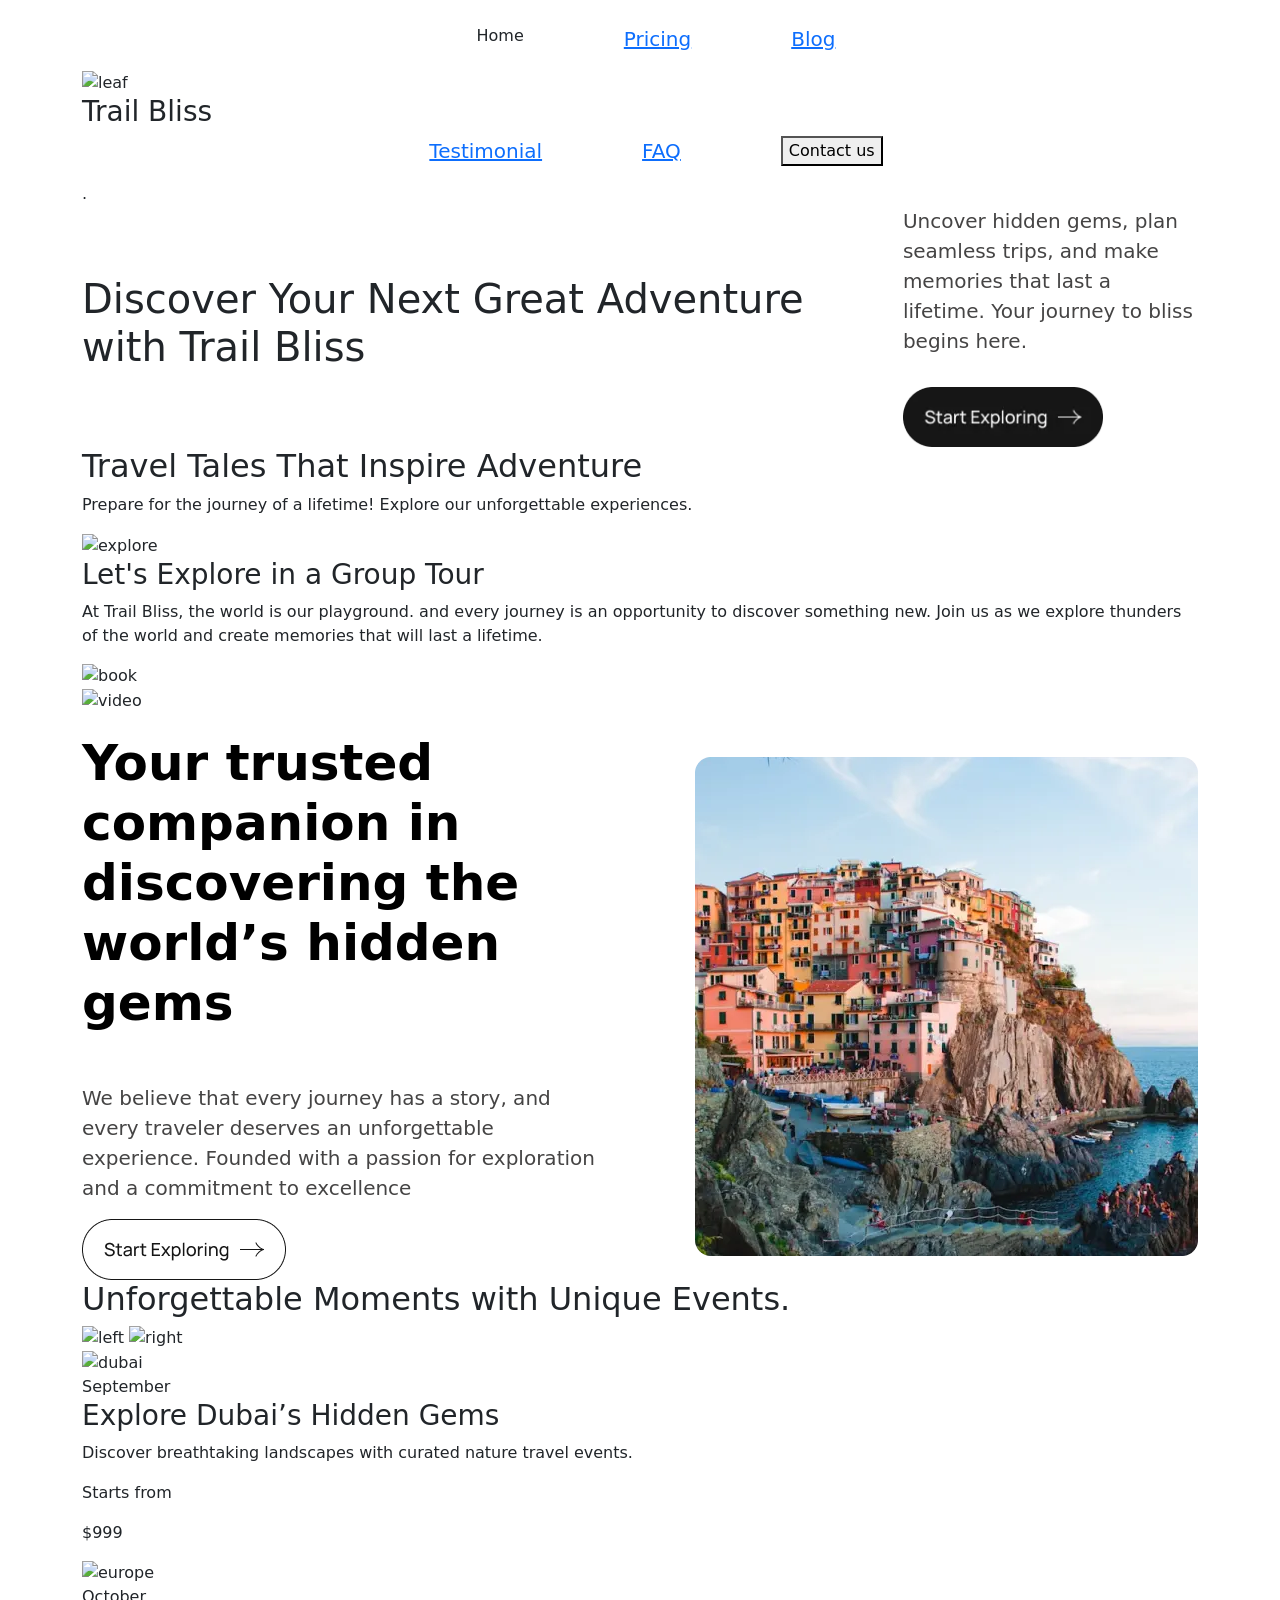
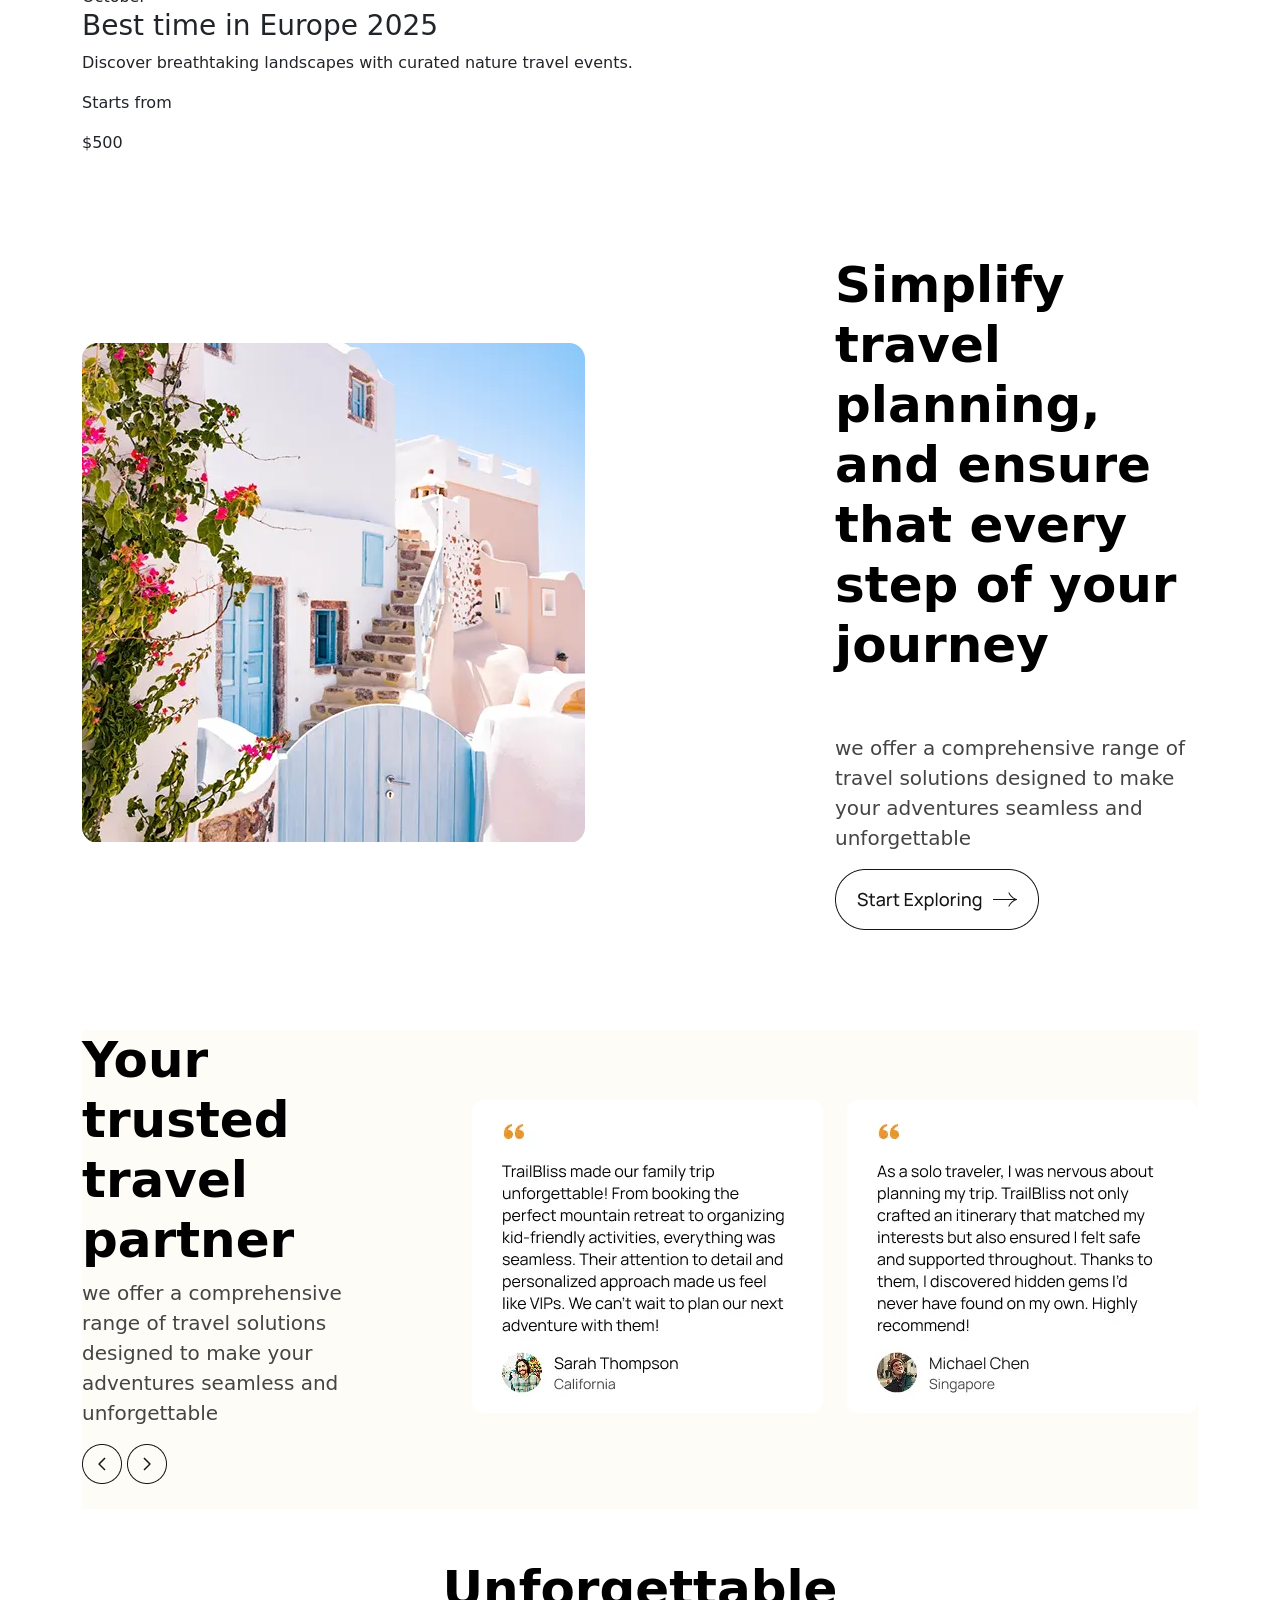
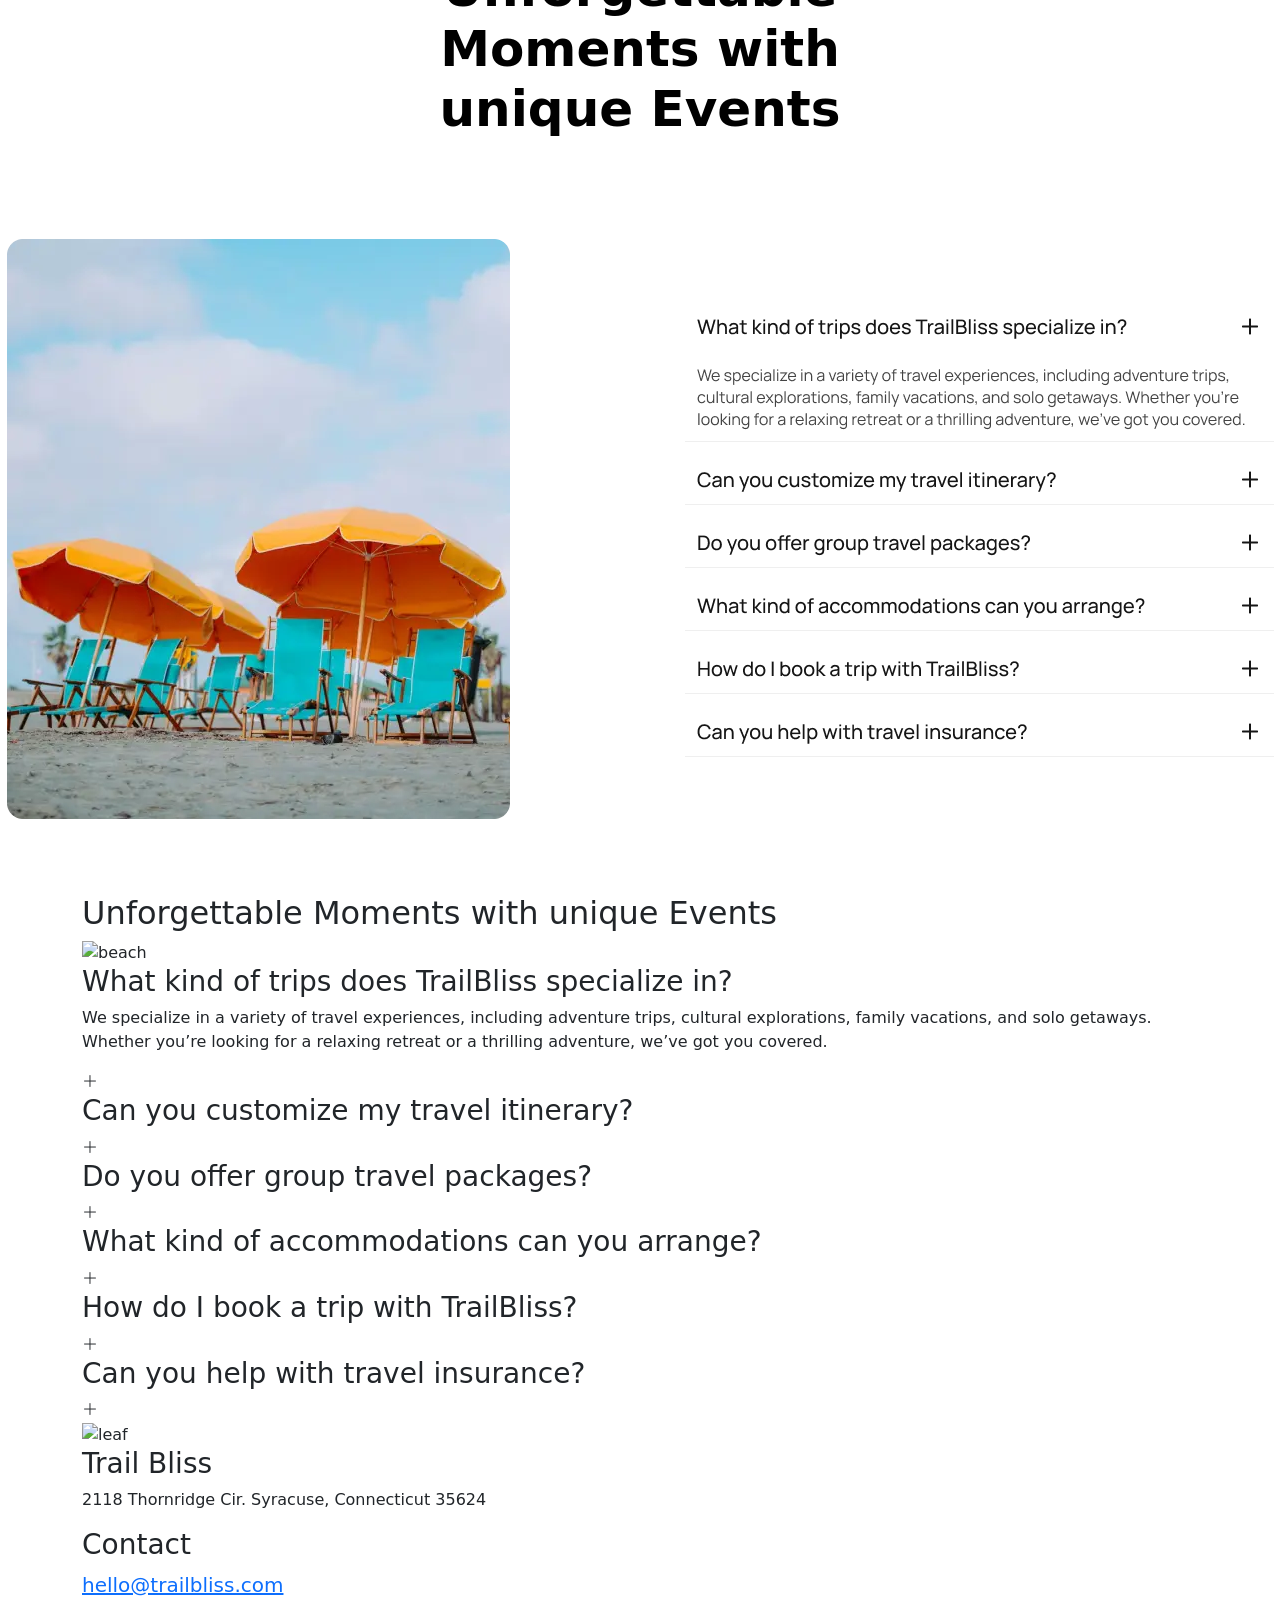
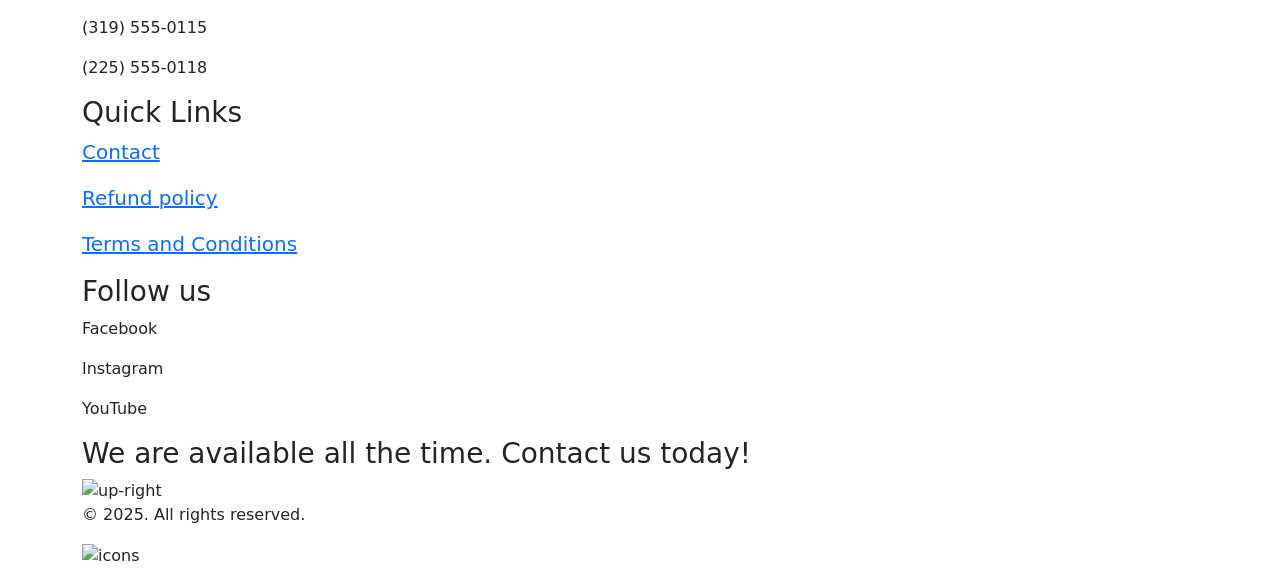
==== something.html @ b969ddd8 "kokos" ====
<!DOCTYPE html>
<html lang="en">

<head>
    <meta charset="UTF-8">
    <meta name="viewport" content="width=device-width, initial-scale=1.0">
    <title>Document</title>

    <link rel="stylesheet" href="style.css">
    <link href="https://fonts.googleapis.com/css2?family=Manrope:wght@200..800&display=swap" rel="stylesheet">

    <link rel="stylesheet" href="https://cdn.jsdelivr.net/npm/bootstrap-icons@1.8.1/font/bootstrap-icons.css">
    <link href="https://cdn.jsdelivr.net/npm/bootstrap@5.1.3/dist/css/bootstrap.min.css" rel="stylesheet">
    <script src="https://cdn.jsdelivr.net/npm/bootstrap@5.1.3/dist/js/bootstrap.bundle.min.js"></script>


</head>

<body>
    <div class="container">
        <header class="navigation">
            <label for="menu-toggle" class="menu-btn">
                <span class="burger"></span>
            </label>

            <nav>
                <ul class="ul”>
                     <li><a href=" #">Home</a></li>
                    <li><a href="#">Pricing</a></li>
                    <li><a href="#">Blog</a></li>
                </ul>
            </nav>
            <div class="Logo">

                <img src="./images/Leaf.webp" alt="leaf">
                <h3>Trail Bliss</h3>
            </div>
            <nav>
                <ul class="nav-menu">
                    <li><a href="#">Testimonial</a></li>
                    <li><a href="#">FAQ</a></li>
                    <li><button>Contact us</button></li>
                </ul>
            </nav>

        </header>.

        <section class="hero">
            <h1>Discover Your Next Great Adventure with Trail Bliss</h1>

            <div class="div_hero">
                <p class="hero_p">Uncover hidden gems, plan seamless trips, and make memories that last a lifetime. Your
                    journey to bliss begins here.</p>
                <img src="./Images/Button.webp" class="img_1" width="200px" height="60px">
            </div>

        </section>

        <main>
            <section class="features">
                <div class="features-text">
                    <div>
                        <h2>Travel Tales That Inspire Adventure</h2>
                    </div>
                    <div>
                        <p>Prepare for the journey of a lifetime! Explore our unforgettable experiences.</p>
                    </div>
                </div>
                <div class="features-right">
                    <img src="./images/explore.webp" alt="explore">

                    <article class="features-article">
                        <h3>Let's Explore in a Group Tour</h3>
                        <p>At Trail Bliss, the world is our playground. and every journey is an opportunity to discover
                            something new. Join us as we explore thunders of the world and create memories that will
                            last a lifetime.</p>
                    </article>

                    <img src="./images/book.webp" alt="book">
                    <div class="video">
                        <img src="./images/video.webp" alt="video">
                    </div>

                </div>
            </section>

            <div class="div_main_2">

                <div class="main_second">
                    <h2 class="main_h2_2">Your trusted companion in discovering the world’s hidden gems</h2>
                    <p class="main_p_2">We believe that every journey has a story, and every traveler deserves an
                        unforgettable experience. Founded with a passion for exploration and a commitment to excellence
                    </p>
                    <img src="./Images/Button (2).webp" width="204px" height="61px">
                </div>

                <img class="ocean" src="./Images/Ocean.webp" width="503px" height="500px">

            </div>
            <section class="offers">

                <div class="offers-text">
                    <div>
                        <h2>Unforgettable Moments with Unique Events.</h2>
                    </div>
                    <div class="offers-arrows">
                        <img src="./images/Left.webp" alt="left">
                        <img src="./images/Right.webp" alt="right">
                    </div>
                </div>
                <div class="articles">
                    <article>
                        <img src="./images/dubai.webp" alt="dubai">
                        <div class="span">
                            <span>September</span>

                            <h3>Explore Dubai’s Hidden Gems</h3>
                            <p>Discover breathtaking landscapes with curated nature travel events.</p>
                            <div>
                                <p>Starts from</p>
                                <p>$999</p>
                            </div>
                        </div>

                    </article>

                    <article>
                        <img src="./images/europe.webp" alt="europe">
                        <div class="span">
                            <span>October</span>

                            <h3>Best time in Europe 2025</h3>
                            <p>Discover breathtaking landscapes with curated nature travel events.</p>
                            <div>
                                <p>Starts from</p>
                                <p>$500</p>
                            </div>
                        </div>
                    </article>

                </div>

            </section>

            <div class="main_4">
                <img src="./Images/Houses.webp">
                <div class="mini_main_4">
                    <h2 class="main_h2_2">Simplify travel planning, and ensure that every step of your journey</h2>
                    <p class="main_p_2">we offer a comprehensive range of travel solutions designed to make your
                        adventures
                        seamless and unforgettable</p>
                    <img src="./Images/Button (2).webp" width="204px" height="61px">
                </div>
            </div>
            <div class="main_5">
                <div class="mini_main_5">
                    <h2 class="main_h2_3">Your trusted travel partner</h2>
                    <p class="main_p_3">we offer a comprehensive range of travel solutions designed to make your
                        adventures
                        seamless and unforgettable</p>
                    <div class="main_third_mini">
                        <img src="./Images/Left.webp">
                        <img src="./Images/Right.webp">
                    </div>
                </div>
                <img src="./Images/Text_2.webp">
            </div>
            <div class="h2">
                <h2 class="main_last_h2">Unforgettable Moments with unique Events</h2>
            </div>
            <div class="main_last">
                <div class="mini_last_main">
                    <img src="./Images/Umbrella.webp">
                    <img src="./Images/Text_3.webp">
                </div>

                <section class="mission2">
                    <h2>Unforgettable Moments with unique Events</h2>
                    <div class="main-container">
                        <img src="./images/beach.webp" alt="beach">
                        <div class="items">
                            <h3>What kind of trips does TrailBliss specialize in?</h3>
                            <p>We specialize in a variety of travel experiences, including adventure trips, cultural
                                explorations, family vacations, and solo getaways. Whether you’re looking for a relaxing
                                retreat or a thrilling adventure, we’ve got you covered.</p>
                            <i class="bi bi-plus-lg"></i>

                            <h3>Can you customize my travel itinerary?</h3>
                            <i class="bi bi-plus-lg"></i>

                            <h3>Do you offer group travel packages?</h3>
                            <i class="bi bi-plus-lg"></i>

                            <h3>What kind of accommodations can you arrange?</h3>
                            <i class="bi bi-plus-lg"></i>

                            <h3>How do I book a trip with TrailBliss?</h3>
                            <i class="bi bi-plus-lg"></i>

                            <h3>Can you help with travel insurance?</h3>
                            <i class="bi bi-plus-lg"></i>
                        </div>
                    </div>

                </section>



        </main>
        <footer>
            <div class="footer-top">

                <div class="footer-left">
                    <img src="./images/Leaf.webp" alt="leaf">
                    <h3>Trail Bliss</h3>
                    <p>2118 Thornridge Cir. Syracuse, Connecticut 35624</p>
                </div>

                <div>
                    <h3>Contact</h3>
                    <p><a href="mailto:hello@trailbliss.com">hello@trailbliss.com</a></p>
                    <p>(319) 555-0115</p>
                    <p>(225) 555-0118</p>
                </div>

                <div>
                    <h3>Quick Links</h3>

                    <p><a href="#">Contact</a></p>
                    <p><a href="#">Refund policy</a></p>
                    <p><a href="#">Terms and Conditions</a></p>

                </div>

                <div>
                    <h3>Follow us</h3>
                    <p>Facebook</p>
                    <p>Instagram</p>
                    <p>YouTube</p>
                </div>

                <div class="footer-right">
                    <h3>We are available all the time. Contact us today!</h3>
                    <img src="./images/up-right.webp" alt="up-right">
                </div>
            </div>
            <div class="footer-bottom">
                <p>© 2025. All rights reserved.</p>

                <div class="icons">

                    <img src="./images/Social icons.webp" alt="icons">
                </div>
            </div>

        </footer>
    </div>
</body>

</html>
---- style.css ----
a {
    text-decoration: none;
    font-size: 20px;
    color: black;
}

body {
    font-family: "Manrope", sans-serif;
    margin: 0px;
}

li {
    list-style: none;
}

ul,
nav {
    list-style: none;
    display: flex;
    justify-content: center;
    gap: 100px;
}

h1 {
    font-weight: 700;
    font-style: bold;
    font-size: 75px;
    max-width: 800px;
    height: auto;
    color: black;
}

.div_hero {
    display: flex;
    justify-content: center;
    flex-direction: column;
    gap: 15px;
}


.hero {
    display: flex;
    justify-content: center;
    align-items: center;
    gap: 70px;
}

.hero_p {
    font-weight: 500;
    font-size: 20px;
    color: #454444;
    max-width: 400px;
    height: 150px;
}

.Boat {
    display: flex;
    justify-content: center;
    align-items: center;
    margin-left: 350px;
    border-radius: 20px;
}

.main_first {
    display: flex;
    justify-content: center;
    gap: 100px;
}

.main_cards {
    display: flex;
    justify-content: center;
    gap: 35px;
    margin: 50px;
}

.main_h2_1 {
    font-weight: 700;
    font-style: bold;
    font-size: 50px;
    max-width: 600px;
    height: auto;
    color: black;
}

.main_p_1 {
    font-weight: 500;
    font-size: 20px;
    color: #454444;
    max-width: 500px;
    height: auto;
    margin-top: 50px;
}

.div_main_1 {
    margin-top: 50px;
    background-color: #FEFCF7;
}

.main_h2_2 {
    font-weight: 700;
    font-style: bold;
    font-size: 50px;
    max-width: 600px;
    height: auto;
    color: black;
}

.main_p_2 {
    font-weight: 500;
    font-size: 20px;
    color: #454444;
    max-width: 608px;
    height: auto;
    margin-top: 50px;
}

.div_main_2 {
    display: flex;
    justify-content: center;
    align-items: center;
    gap: 100px;
    margin-top: 20px;
}

.main_third {
    display: flex;
    justify-content: space-around;
    align-items: center;
    margin-top: 100px;
}

.big_cards {
    display: flex;
    justify-content: center;
    align-items: center;
    gap: 75px;
    background-color: #FEFCF7;
    padding: 25px;
}

.September {
    background-color: #FBF1D6;
    max-width: 110px;
    text-align: center;
    border: none;
    border-radius: 20px;
    font-size: 20px;
}

.main_4 {
    display: flex;
    justify-content: center;
    align-items: center;
    gap: 250px;
    margin-top: 100px;

}

.mini_main_4 {
    display: flex;
    flex-direction: column;
    gap: 0px;
}

.main_5 {
    display: flex;
    justify-content: center;
    align-items: center;
    gap: 100px;
    margin-top: 100px;
    background-color: #FEFCF7;
    padding-bottom: 25px;
}

.mini_main_5 {
    display: flex;
    flex-direction: column;
}

.main_h2_3 {
    font-weight: 700;
    font-style: bold;
    font-size: 50px;
    max-width: 400px;
    height: auto;
    color: black;
}

.main_p_3 {
    font-weight: 500;
    font-size: 20px;
    color: #454444;
    max-width: 400px;
    height: auto;

}

.main_last {
    display: flex;
    justify-content: center;
    flex-direction: column;
    gap: 75px;
    margin-top: 100px;
}

.mini_last_main {
    display: flex;
    justify-content: center;
    align-items: center;
    gap: 175px;
}

.main_last_h2{
    font-weight: 700;
    font-style: bold;
    font-size: 50px;
    max-width: 600px;
    height: auto;
    color: black;
    margin: 0 auto;
    text-align: center;
    margin-top: 50px;
}

.footer_p {
    font-weight: 500;
    font-size: 18px;
    margin: 0 0 15px 0;
}

.a {
    text-decoration: none;
    font-size: 14px;
    color: rgb(0, 0, 0);
    font-weight: 400;
    margin: 0;
    padding: 0;
    line-height: 1.4;
}

.footer_nav {
    display: flex;
    flex-direction: row;
    align-items: flex-start;
    gap: 60px;
}

.nav {
    display: flex;
    flex-direction: column;
    align-items: flex-start;
    width: 140px;
    margin: 0;
    padding: 0;
}

.footer_p {
    font-weight: 500;
    font-size: 18px;
    margin: 0 0 15px 0;
    padding: 0;
    text-align: left;
}

.ul_footer {
    display: flex;
    flex-direction: column;
    align-items: flex-start;
    gap: 10px;
    list-style: none;
    margin: 0;
    padding: 0;
}

.ul_footer li {
    margin: 0;
    padding: 0;
    text-align: left;
}

.a {
    text-decoration: none;
    font-size: 14px;
    color: rgb(0, 0, 0);
    font-weight: 400;
    margin: 0;
    padding: 0;
}

.footer {
    display: flex;
    flex-direction: row;
    justify-content: center;
    align-items: flex-start;
    gap: 60px;
    width: 100%;
    margin-top: 100px;
    margin-bottom: 75px;
}
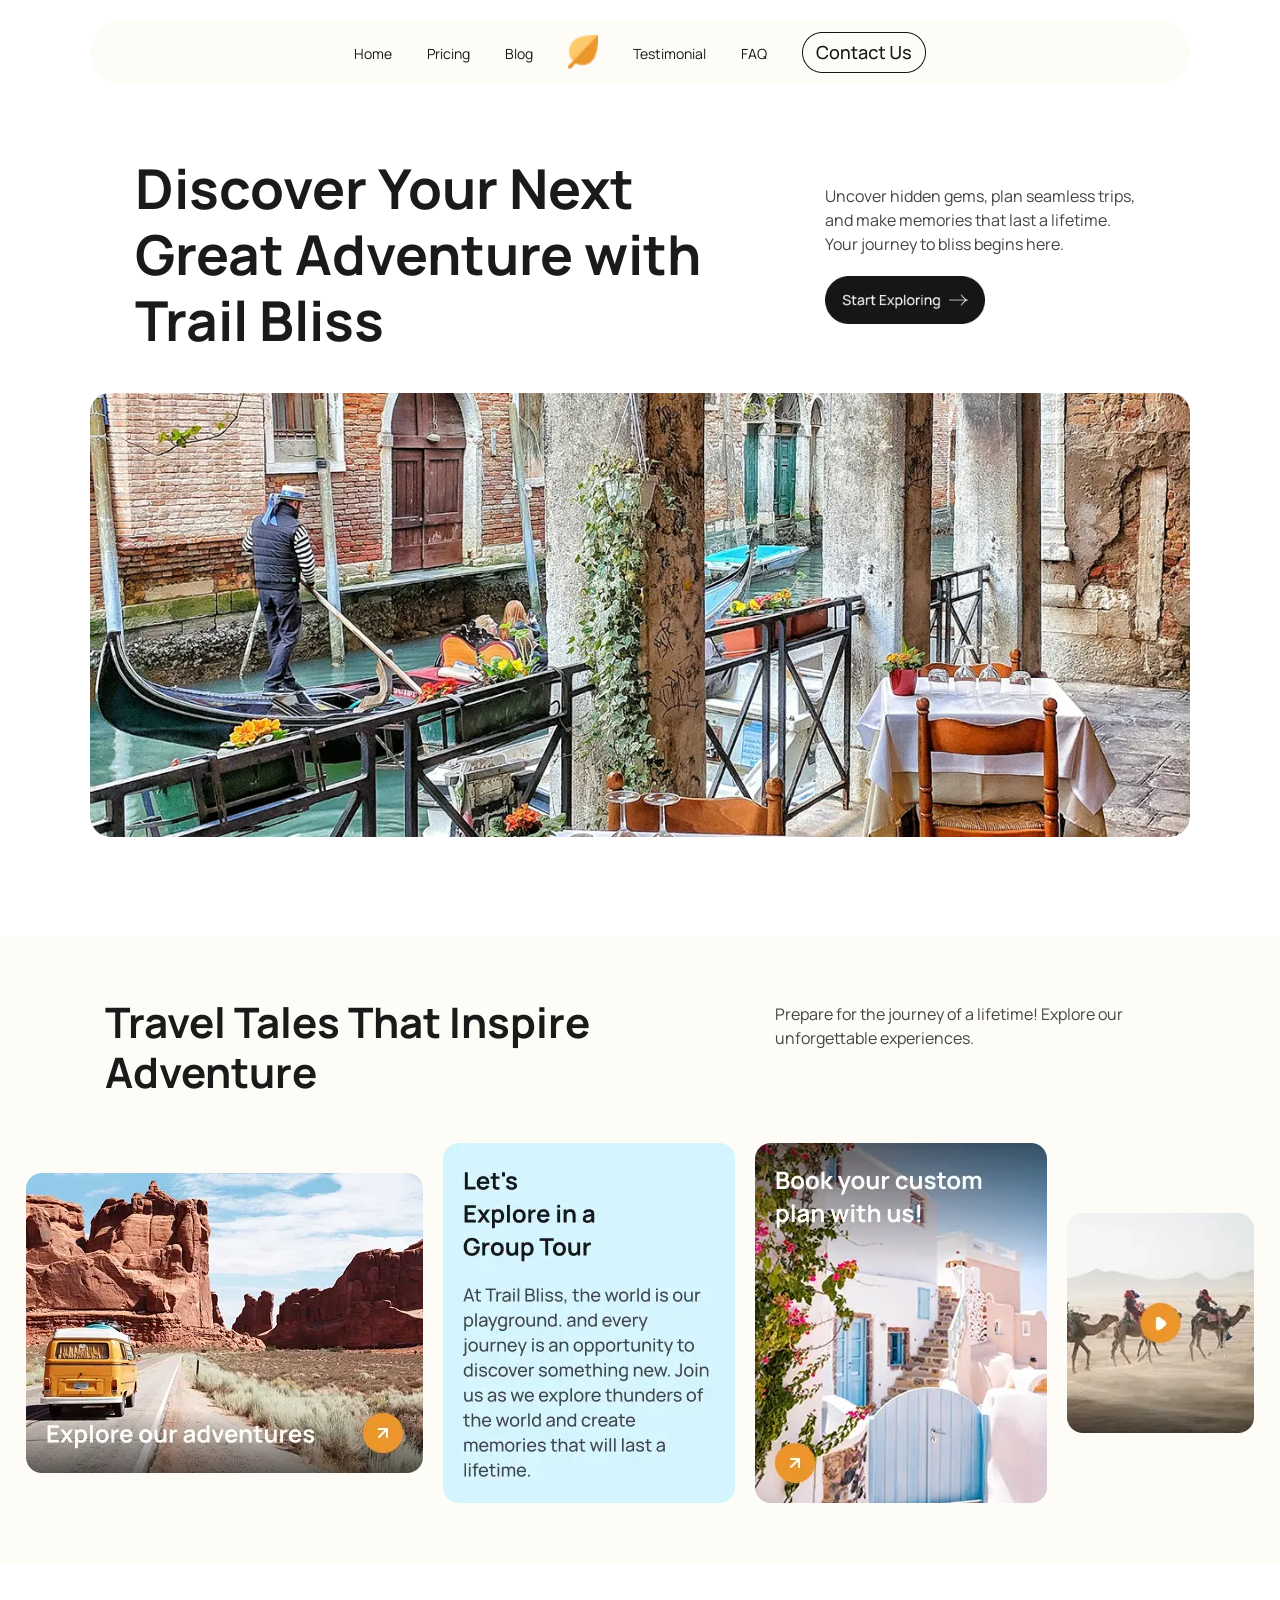
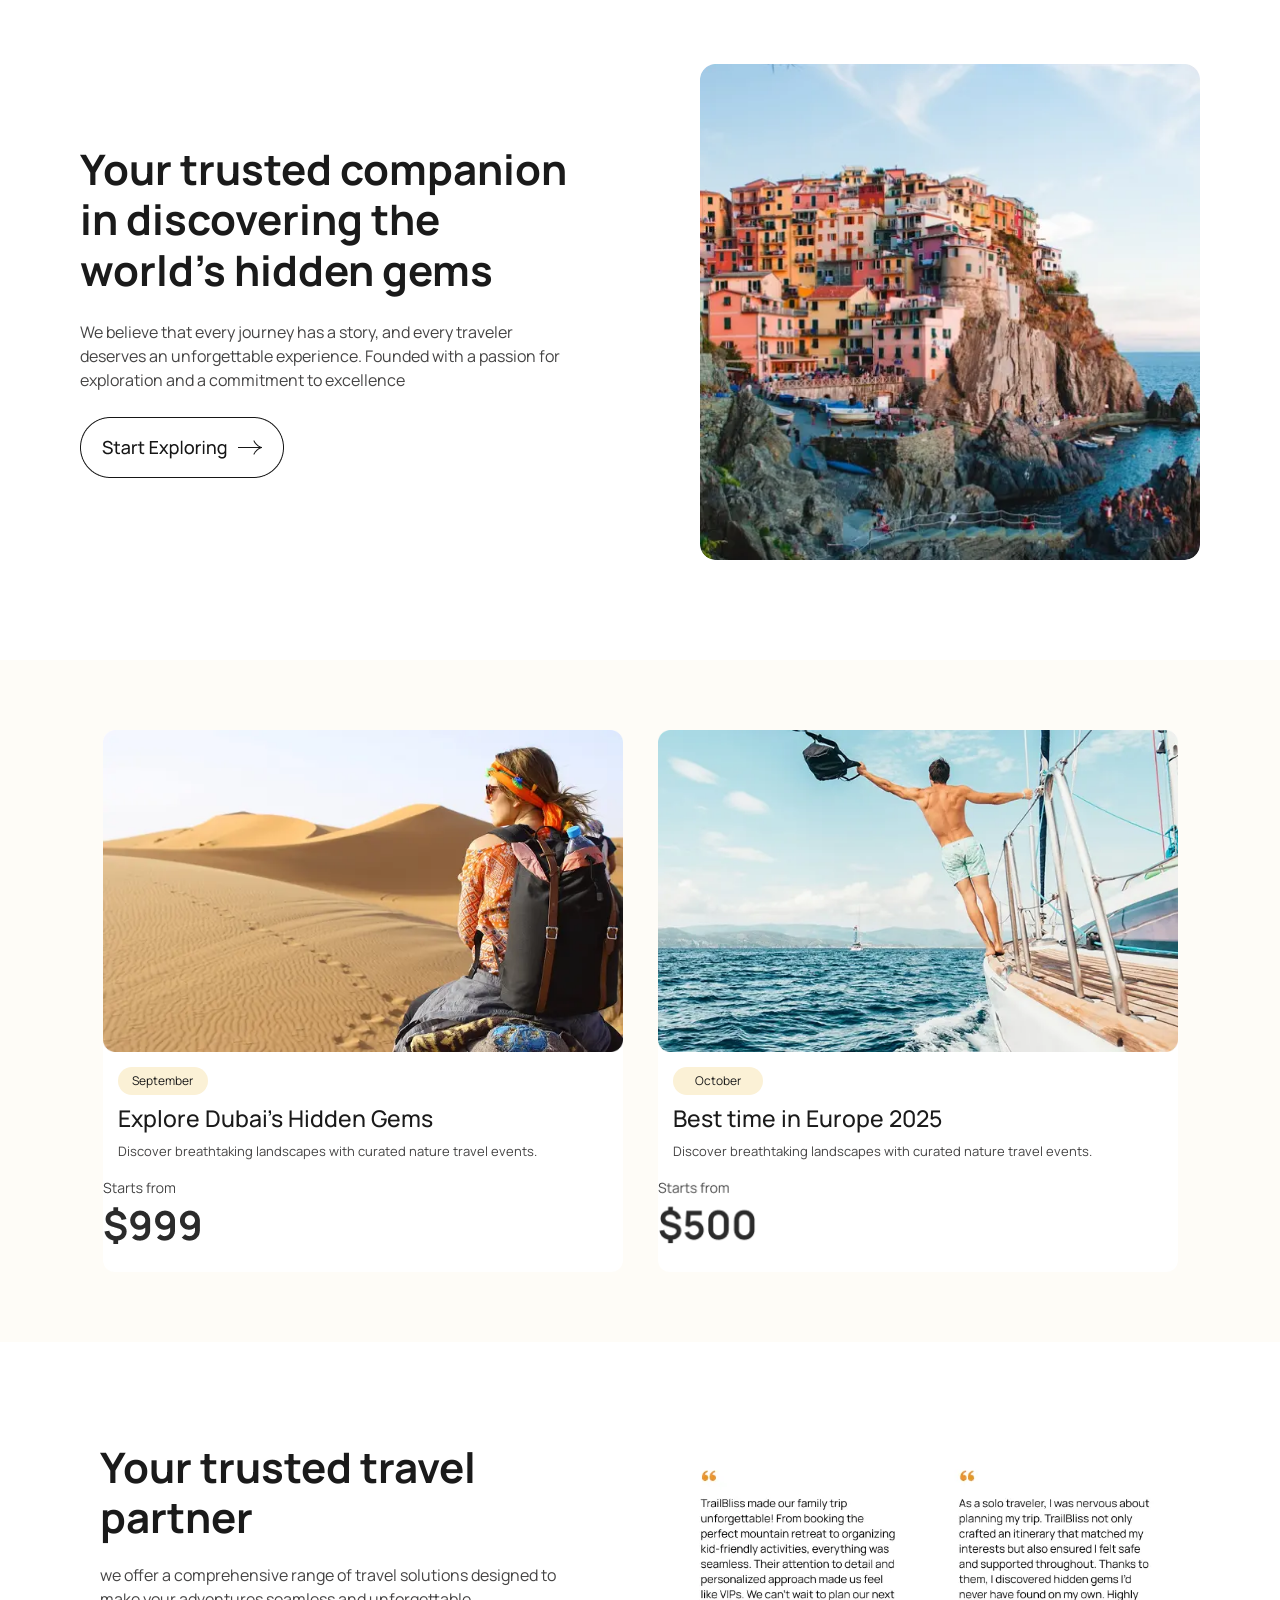
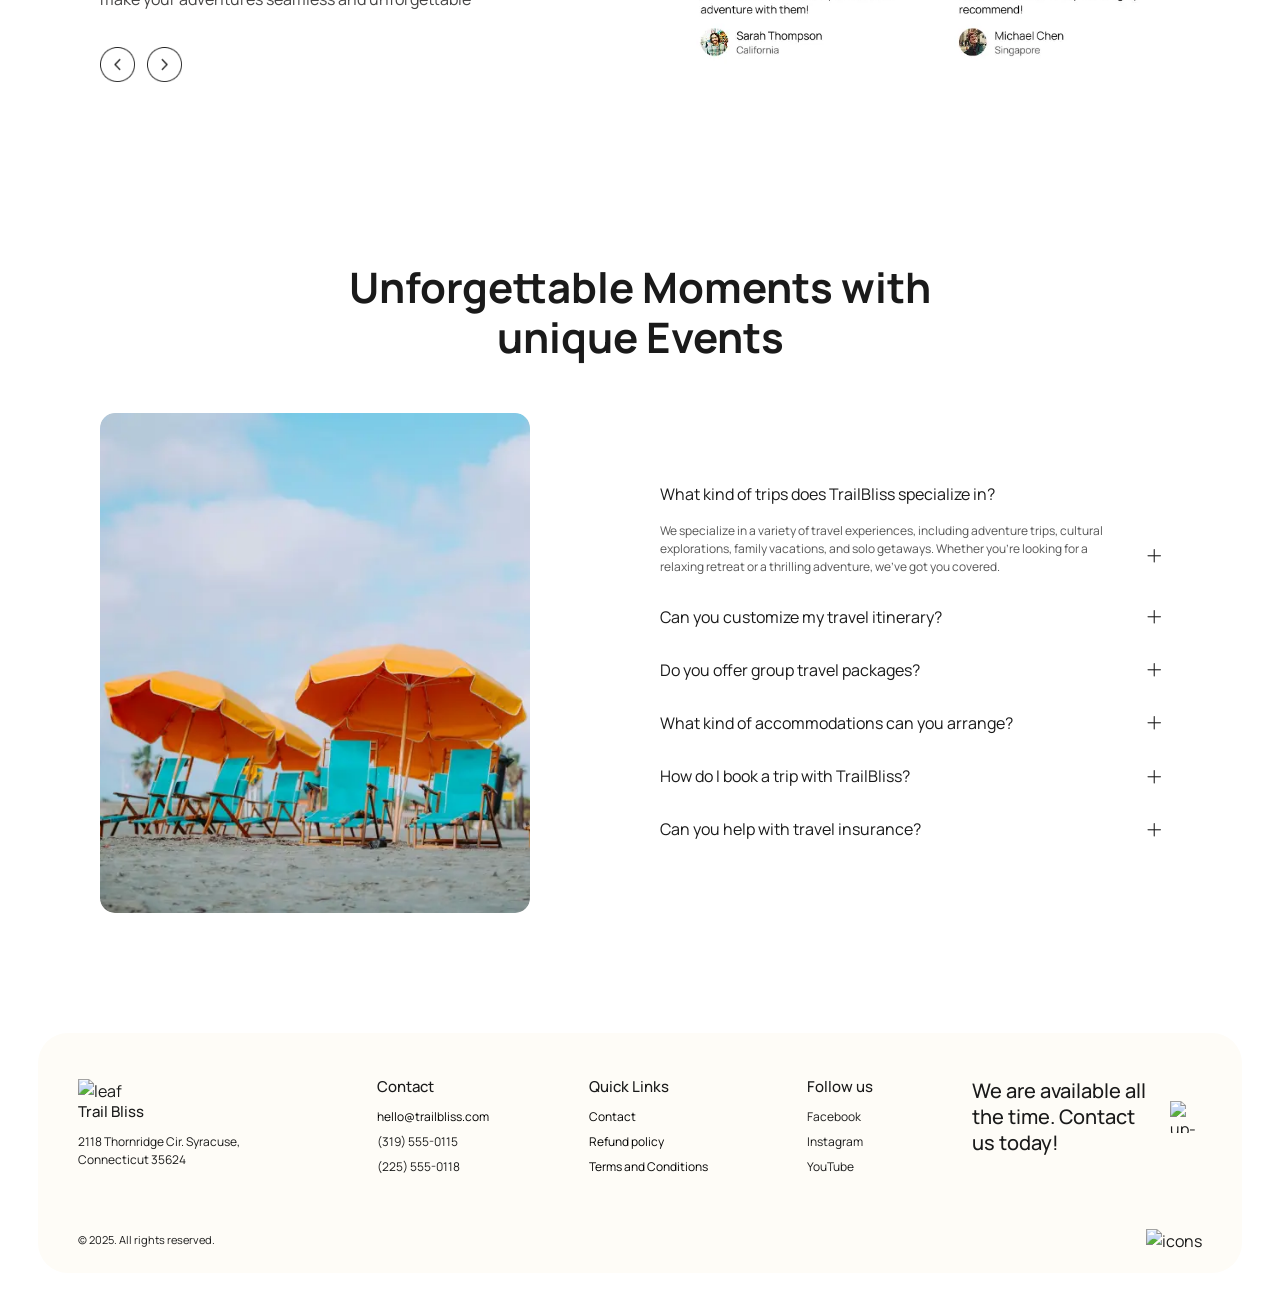
==== commit 7299c4d2: "kokos" ====
--- a/something.html
+++ b/something.html
@@ -6,44 +6,30 @@
     <meta name="viewport" content="width=device-width, initial-scale=1.0">
     <title>Document</title>
 
+    <link href="https://fonts.googleapis.com/css2?family=Manrope:wght@200..800&display=swap" rel="stylesheet">
+
+    <link rel="stylesheet" href="https://cdn.jsdelivr.net/npm/bootstrap-icons@1.8.1/font/bootstrap-icons.css">
+
+    <link href="https://cdn.jsdelivr.net/npm/bootstrap@5.1.3/dist/css/bootstrap.min.css" rel="stylesheet">
+
     <link rel="stylesheet" href="style.css">
-    <link href="https://fonts.googleapis.com/css2?family=Manrope:wght@200..800&display=swap" rel="stylesheet">
-
-    <link rel="stylesheet" href="https://cdn.jsdelivr.net/npm/bootstrap-icons@1.8.1/font/bootstrap-icons.css">
-    <link href="https://cdn.jsdelivr.net/npm/bootstrap@5.1.3/dist/css/bootstrap.min.css" rel="stylesheet">
-    <script src="https://cdn.jsdelivr.net/npm/bootstrap@5.1.3/dist/js/bootstrap.bundle.min.js"></script>
 
 
 </head>
 
 <body>
-    <div class="container">
-        <header class="navigation">
-            <label for="menu-toggle" class="menu-btn">
-                <span class="burger"></span>
-            </label>
-
-            <nav>
-                <ul class="ul”>
-                     <li><a href=" #">Home</a></li>
-                    <li><a href="#">Pricing</a></li>
-                    <li><a href="#">Blog</a></li>
-                </ul>
-            </nav>
-            <div class="Logo">
-
-                <img src="./images/Leaf.webp" alt="leaf">
-                <h3>Trail Bliss</h3>
-            </div>
-            <nav>
-                <ul class="nav-menu">
-                    <li><a href="#">Testimonial</a></li>
-                    <li><a href="#">FAQ</a></li>
-                    <li><button>Contact us</button></li>
-                </ul>
-            </nav>
-
-        </header>.
+    <header class="header">
+        <nav>
+            <ul class="ul">
+                <li> <a>Home</a> </li>
+                <li> <a>Pricing</a> </li>
+                <li> <a>Blog</a> </li>
+                <img src="./Images/Leaf.webp" width="30px" height="35px">
+                <li> <a>Testimonial</a> </li>
+                <li> <a>FAQ</a> </li>
+                <img src="./Images/Button (1).webp" width="124px" height="41px">
+            </ul>
+        </nav>
 
         <section class="hero">
             <h1>Discover Your Next Great Adventure with Trail Bliss</h1>
@@ -56,33 +42,26 @@
 
         </section>
 
+        <img class="Boat" src="./Images/Boat.webp">
+
         <main>
-            <section class="features">
-                <div class="features-text">
-                    <div>
-                        <h2>Travel Tales That Inspire Adventure</h2>
-                    </div>
-                    <div>
-                        <p>Prepare for the journey of a lifetime! Explore our unforgettable experiences.</p>
-                    </div>
-                </div>
-                <div class="features-right">
-                    <img src="./images/explore.webp" alt="explore">
-
-                    <article class="features-article">
-                        <h3>Let's Explore in a Group Tour</h3>
-                        <p>At Trail Bliss, the world is our playground. and every journey is an opportunity to discover
-                            something new. Join us as we explore thunders of the world and create memories that will
-                            last a lifetime.</p>
-                    </article>
-
-                    <img src="./images/book.webp" alt="book">
-                    <div class="video">
-                        <img src="./images/video.webp" alt="video">
-                    </div>
-
-                </div>
-            </section>
+
+            <div class="div_main_1">
+
+                <div class="main_first">
+                    <h2 class="main_h2_1">Travel Tales That Inspire Adventure</h2>
+                    <p class="main_p_1">Prepare for the journey of a lifetime! Explore our unforgettable experiences.
+                    </p>
+                </div>
+
+                <div class="main_cards">
+                    <img src="./Images/Card 1.webp" width="397px" height="300px">
+                    <img src="./Images/Text_1.webp" width="292px" height="360px">
+                    <img src="./Images/Card 2.webp" width="292px" height="360px">
+                    <img src="./Images/Card 3.webp" width="187px" height="220px">
+                </div>
+            </div>
+
 
             <div class="div_main_2">
 
@@ -97,61 +76,43 @@
                 <img class="ocean" src="./Images/Ocean.webp" width="503px" height="500px">
 
             </div>
-            <section class="offers">
-
-                <div class="offers-text">
-                    <div>
-                        <h2>Unforgettable Moments with Unique Events.</h2>
-                    </div>
-                    <div class="offers-arrows">
-                        <img src="./images/Left.webp" alt="left">
-                        <img src="./images/Right.webp" alt="right">
-                    </div>
-                </div>
-                <div class="articles">
-                    <article>
-                        <img src="./images/dubai.webp" alt="dubai">
-                        <div class="span">
-                            <span>September</span>
-
-                            <h3>Explore Dubai’s Hidden Gems</h3>
-                            <p>Discover breathtaking landscapes with curated nature travel events.</p>
-                            <div>
-                                <p>Starts from</p>
-                                <p>$999</p>
-                            </div>
-                        </div>
-
-                    </article>
-
-                    <article>
-                        <img src="./images/europe.webp" alt="europe">
-                        <div class="span">
-                            <span>October</span>
-
-                            <h3>Best time in Europe 2025</h3>
-                            <p>Discover breathtaking landscapes with curated nature travel events.</p>
-                            <div>
-                                <p>Starts from</p>
-                                <p>$500</p>
-                            </div>
-                        </div>
-                    </article>
-
-                </div>
-
-            </section>
-
-            <div class="main_4">
-                <img src="./Images/Houses.webp">
-                <div class="mini_main_4">
-                    <h2 class="main_h2_2">Simplify travel planning, and ensure that every step of your journey</h2>
-                    <p class="main_p_2">we offer a comprehensive range of travel solutions designed to make your
-                        adventures
-                        seamless and unforgettable</p>
-                    <img src="./Images/Button (2).webp" width="204px" height="61px">
-                </div>
-            </div>
+
+            <div class="big_cards">
+
+                <div class="big_card">
+                    <img src="./Images/Desert.webp">
+
+                    <div class="September">
+                        <p class="September_text">September</p>
+                    </div>
+
+                    <div class="bigcard_text_1">
+                        <h2 class="bigcard_h2">Explore Dubai’s Hidden Gems</h2>
+                        <p class="bigcard_p">Discover breathtaking landscapes with curated nature travel events.</p>
+                    </div>
+
+                    <img src="./Images/Money.webp" width="100px" height="74px">
+                </div>
+
+                <div class="big_card">
+                    <img src="./Images/River.webp">
+
+                    <div class="September">
+                        <p class="September_text">October</p>
+                    </div>
+
+                    <div class="bigcard_text_1">
+                        <h2 class="bigcard_h2">Best time in Europe 2025</h2>
+                        <p class="bigcard_p">Discover breathtaking landscapes with curated nature travel events.</p>
+                    </div>
+
+                    <img src="./Images/Money_2.webp" width="100px" height="74px">
+                </div>
+
+            </div>
+
+
+
             <div class="main_5">
                 <div class="mini_main_5">
                     <h2 class="main_h2_3">Your trusted travel partner</h2>
@@ -165,44 +126,35 @@
                 </div>
                 <img src="./Images/Text_2.webp">
             </div>
-            <div class="h2">
-                <h2 class="main_last_h2">Unforgettable Moments with unique Events</h2>
-            </div>
-            <div class="main_last">
-                <div class="mini_last_main">
-                    <img src="./Images/Umbrella.webp">
-                    <img src="./Images/Text_3.webp">
-                </div>
-
-                <section class="mission2">
-                    <h2>Unforgettable Moments with unique Events</h2>
-                    <div class="main-container">
-                        <img src="./images/beach.webp" alt="beach">
-                        <div class="items">
-                            <h3>What kind of trips does TrailBliss specialize in?</h3>
-                            <p>We specialize in a variety of travel experiences, including adventure trips, cultural
-                                explorations, family vacations, and solo getaways. Whether you’re looking for a relaxing
-                                retreat or a thrilling adventure, we’ve got you covered.</p>
-                            <i class="bi bi-plus-lg"></i>
-
-                            <h3>Can you customize my travel itinerary?</h3>
-                            <i class="bi bi-plus-lg"></i>
-
-                            <h3>Do you offer group travel packages?</h3>
-                            <i class="bi bi-plus-lg"></i>
-
-                            <h3>What kind of accommodations can you arrange?</h3>
-                            <i class="bi bi-plus-lg"></i>
-
-                            <h3>How do I book a trip with TrailBliss?</h3>
-                            <i class="bi bi-plus-lg"></i>
-
-                            <h3>Can you help with travel insurance?</h3>
-                            <i class="bi bi-plus-lg"></i>
-                        </div>
-                    </div>
-
-                </section>
+
+            <section class="mission2">
+                <h2>Unforgettable Moments with unique Events</h2>
+                <div class="main-container">
+                    <img src="./Images/Umbrella.webp" alt="beach">
+                    <div class="items">
+                        <h3>What kind of trips does TrailBliss specialize in?</h3>
+                        <p>We specialize in a variety of travel experiences, including adventure trips, cultural
+                            explorations, family vacations, and solo getaways. Whether you’re looking for a relaxing
+                            retreat or a thrilling adventure, we’ve got you covered.</p>
+                        <i class="bi bi-plus-lg"></i>
+
+                        <h3>Can you customize my travel itinerary?</h3>
+                        <i class="bi bi-plus-lg"></i>
+                        <h3>Do you offer group travel packages?</h3>
+                        <i class="bi bi-plus-lg"></i>
+
+                        <h3>What kind of accommodations can you arrange?</h3>
+                        <i class="bi bi-plus-lg"></i>
+
+                        <h3>How do I book a trip with TrailBliss?</h3>
+                        <i class="bi bi-plus-lg"></i>
+
+                        <h3>Can you help with travel insurance?</h3>
+                        <i class="bi bi-plus-lg"></i>
+                    </div>
+                </div>
+
+            </section>
 
 
 
@@ -254,7 +206,7 @@
             </div>
 
         </footer>
-    </div>
+        </div>
 </body>
 
 </html>
--- a/style.css
+++ b/style.css
@@ -1,300 +1,547 @@
+body {
+    font-family: "Manrope", sans-serif;
+    margin: 0;
+    color: #1a1a1a;
+}
+
 a {
     text-decoration: none;
-    font-size: 20px;
     color: black;
-}
-
-body {
-    font-family: "Manrope", sans-serif;
-    margin: 0px;
 }
 
 li {
     list-style: none;
 }
 
-ul,
+header {
+    margin-top: 20px;
+}
+
 nav {
-    list-style: none;
-    display: flex;
-    justify-content: center;
+    display: flex;
+    justify-content: center;
+}
+
+.ul {
+    width: 86%;
+    display: flex;
+    justify-content: center;
+    align-items: center;
+    gap: 35px;
+    background-color: #FEFCF7;
+    border-radius: 35px;
+    padding: 12px 25px;
+    margin: 0;
+}
+
+.ul a {
+    font-size: 14px;
+}
+
+.hero {
+    display: flex;
+    justify-content: center;
+    align-items: center;
+    gap: 90px;
+    margin-top: 70px;
+    margin-bottom: 40px;
+}
+
+.hero h1 {
+    font-size: 55px;
+    font-weight: 700;
+    width: 600px;
+    margin: 0;
+}
+
+.div_hero {
+    display: flex;
+    flex-direction: column;
+    gap: 20px;
+}
+
+.hero_p {
+    width: 320px;
+    font-size: 16px;
+    color: #454444;
+    margin: 0;
+}
+
+.img_1 {
+    width: 160px;
+    height: auto;
+}
+
+.Boat {
+    display: block;
+    width: 86%;
+    height: auto;
+    margin: 0 auto 100px;
+    border-radius: 20px;
+}
+
+.div_main_1 {
+    background-color: #FEFCF7;
+    padding: 60px 0;
+}
+
+.main_first {
+    display: flex;
+    justify-content: center;
+    align-items: flex-start;
+    gap: 170px;
+}
+
+.main_h2_1 {
+    width: 500px;
+    font-size: 42px;
+    font-weight: 700;
+    margin: 0;
+}
+
+.main_p_1 {
+    width: 400px;
+    font-size: 16px;
+    color: #454444;
+    margin: 5px 0 0;
+}
+
+.main_cards {
+    display: flex;
+    justify-content: center;
+    align-items: center;
+    gap: 20px;
+    margin: 45px auto 0;
+    width: 90%;
+}
+
+.main_cards img {
+    height: auto;
+}
+
+.div_main_2 {
+    display: flex;
+    justify-content: center;
+    align-items: center;
+    gap: 120px;
+    padding: 100px 20px;
+}
+
+.main_second {
+    width: 500px;
+}
+
+.main_h2_2 {
+    font-size: 42px;
+    font-weight: 700;
+    margin: 0;
+}
+
+.main_p_2 {
+    font-size: 16px;
+    color: #454444;
+    margin: 25px 0;
+}
+
+.ocean {
+    width: 500px;
+    height: auto;
+    border-radius: 15px;
+}
+
+.big_cards {
+    display: flex;
+    justify-content: center;
+    gap: 35px;
+    background-color: #FEFCF7;
+    padding: 70px 30px;
+}
+
+.big_card {
+    width: 520px;
+    background-color: white;
+    padding-bottom: 20px;
+    border-radius: 12px;
+}
+
+.big_card img {
+    max-width: 100%;
+    height: auto;
+}
+
+.September {
+    background-color: #FBF1D6;
+    width: 90px;
+    text-align: center;
+    border-radius: 20px;
+    margin: 15px 15px 10px;
+}
+
+.September_text {
+    font-size: 12px;
+    margin: 0;
+    padding: 5px;
+}
+
+.bigcard_text_1 {
+    padding: 0 15px;
+}
+
+.bigcard_h2 {
+    font-size: 23px;
+    margin-bottom: 10px;
+}
+
+.bigcard_p {
+    font-size: 13px;
+    color: #454444;
+}
+
+.main_5 {
+    display: flex;
+    justify-content: center;
+    align-items: center;
     gap: 100px;
-}
-
-h1 {
+    padding: 100px 30px;
+}
+
+.mini_main_5 {
+    width: 480px;
+    display: flex;
+    flex-direction: column;
+}
+
+.main_h2_3 {
+    font-size: 42px;
     font-weight: 700;
-    font-style: bold;
-    font-size: 75px;
-    max-width: 800px;
-    height: auto;
-    color: black;
-}
-
-.div_hero {
-    display: flex;
-    justify-content: center;
-    flex-direction: column;
-    gap: 15px;
-}
-
-
-.hero {
-    display: flex;
-    justify-content: center;
-    align-items: center;
-    gap: 70px;
-}
-
-.hero_p {
-    font-weight: 500;
-    font-size: 20px;
+    margin: 0;
+}
+
+.main_p_3 {
+    font-size: 16px;
     color: #454444;
-    max-width: 400px;
-    height: 150px;
-}
-
-.Boat {
-    display: flex;
-    justify-content: center;
-    align-items: center;
-    margin-left: 350px;
-    border-radius: 20px;
-}
-
-.main_first {
-    display: flex;
-    justify-content: center;
-    gap: 100px;
-}
-
-.main_cards {
-    display: flex;
-    justify-content: center;
-    gap: 35px;
-    margin: 50px;
-}
-
-.main_h2_1 {
-    font-weight: 700;
-    font-style: bold;
-    font-size: 50px;
-    max-width: 600px;
-    height: auto;
-    color: black;
-}
-
-.main_p_1 {
-    font-weight: 500;
-    font-size: 20px;
-    color: #454444;
+    margin-top: 20px;
+}
+
+.main_third_mini {
+    display: flex;
+    gap: 12px;
+    margin-top: 20px;
+}
+
+.main_third_mini img {
+    width: 35px;
+    height: 35px;
+}
+
+.main_5 img {
     max-width: 500px;
     height: auto;
-    margin-top: 50px;
-}
-
-.div_main_1 {
-    margin-top: 50px;
+}
+
+.mission2 {
+    padding: 80px 40px;
+}
+
+.mission2 h2 {
+    width: 600px;
+    font-size: 42px;
+    font-weight: 700;
+    text-align: center;
+    margin: 0 auto 50px;
+}
+
+.main-container {
+    display: flex;
+    justify-content: center;
+    align-items: center;
+    gap: 130px;
+}
+
+.main-container img {
+    width: 430px;
+    height: 500px;
+    border-radius: 15px;
+}
+
+.items {
+    width: 520px;
+    display: flex;
+    flex-wrap: wrap;
+    align-items: center;
+}
+
+.items h3 {
+    width: 90%;
+    font-size: 16px;
+    font-weight: 400;
+    padding: 17px 0;
+    margin: 0;
+}
+
+.items p {
+    width: 90%;
+    font-size: 12px;
+    color: #555555;
+    line-height: 1.5;
+    margin: 0;
+    padding-bottom: 15px;
+}
+
+.items i {
+    width: 10%;
+    font-size: 18px;
+    text-align: center;
+}
+
+footer {
+    width: 94%;
+    margin: 40px auto 20px;
     background-color: #FEFCF7;
-}
-
-.main_h2_2 {
-    font-weight: 700;
-    font-style: bold;
-    font-size: 50px;
-    max-width: 600px;
-    height: auto;
-    color: black;
-}
-
-.main_p_2 {
+    border-radius: 30px;
+    padding: 45px 40px 20px;
+}
+
+.footer-top {
+    display: flex;
+    justify-content: space-between;
+    align-items: flex-start;
+    gap: 40px;
+}
+
+.footer-top h3 {
+    font-size: 15px;
     font-weight: 500;
+    margin-bottom: 12px;
+}
+
+.footer-top p {
+    font-size: 12px;
+    margin: 7px 0;
+}
+
+.footer-top a {
+    font-size: 12px;
+}
+
+.footer-left {
+    width: 200px;
+}
+
+.footer-left img {
+    width: 20px;
+    height: 20px;
+    margin-right: 5px;
+}
+
+.footer-right {
+    width: 230px;
+    display: flex;
+    align-items: center;
+    gap: 15px;
+}
+
+.footer-right h3 {
     font-size: 20px;
-    color: #454444;
-    max-width: 608px;
-    height: auto;
-    margin-top: 50px;
-}
-
-.div_main_2 {
-    display: flex;
-    justify-content: center;
-    align-items: center;
-    gap: 100px;
-    margin-top: 20px;
-}
-
-.main_third {
-    display: flex;
-    justify-content: space-around;
-    align-items: center;
-    margin-top: 100px;
-}
-
-.big_cards {
-    display: flex;
-    justify-content: center;
-    align-items: center;
-    gap: 75px;
-    background-color: #FEFCF7;
-    padding: 25px;
-}
-
-.September {
-    background-color: #FBF1D6;
-    max-width: 110px;
-    text-align: center;
-    border: none;
-    border-radius: 20px;
-    font-size: 20px;
-}
-
-.main_4 {
-    display: flex;
-    justify-content: center;
-    align-items: center;
-    gap: 250px;
-    margin-top: 100px;
-
-}
-
-.mini_main_4 {
-    display: flex;
-    flex-direction: column;
-    gap: 0px;
-}
-
-.main_5 {
-    display: flex;
-    justify-content: center;
-    align-items: center;
-    gap: 100px;
-    margin-top: 100px;
-    background-color: #FEFCF7;
-    padding-bottom: 25px;
-}
-
-.mini_main_5 {
-    display: flex;
-    flex-direction: column;
-}
-
-.main_h2_3 {
-    font-weight: 700;
-    font-style: bold;
-    font-size: 50px;
-    max-width: 400px;
-    height: auto;
-    color: black;
-}
-
-.main_p_3 {
-    font-weight: 500;
-    font-size: 20px;
-    color: #454444;
-    max-width: 400px;
-    height: auto;
-
-}
-
-.main_last {
-    display: flex;
-    justify-content: center;
-    flex-direction: column;
-    gap: 75px;
-    margin-top: 100px;
-}
-
-.mini_last_main {
-    display: flex;
-    justify-content: center;
-    align-items: center;
-    gap: 175px;
-}
-
-.main_last_h2{
-    font-weight: 700;
-    font-style: bold;
-    font-size: 50px;
-    max-width: 600px;
-    height: auto;
-    color: black;
-    margin: 0 auto;
-    text-align: center;
-    margin-top: 50px;
-}
-
-.footer_p {
-    font-weight: 500;
-    font-size: 18px;
-    margin: 0 0 15px 0;
-}
-
-.a {
-    text-decoration: none;
-    font-size: 14px;
-    color: rgb(0, 0, 0);
-    font-weight: 400;
-    margin: 0;
-    padding: 0;
-    line-height: 1.4;
-}
-
-.footer_nav {
-    display: flex;
-    flex-direction: row;
-    align-items: flex-start;
-    gap: 60px;
-}
-
-.nav {
-    display: flex;
-    flex-direction: column;
-    align-items: flex-start;
-    width: 140px;
-    margin: 0;
-    padding: 0;
-}
-
-.footer_p {
-    font-weight: 500;
-    font-size: 18px;
-    margin: 0 0 15px 0;
-    padding: 0;
-    text-align: left;
-}
-
-.ul_footer {
-    display: flex;
-    flex-direction: column;
-    align-items: flex-start;
-    gap: 10px;
-    list-style: none;
-    margin: 0;
-    padding: 0;
-}
-
-.ul_footer li {
-    margin: 0;
-    padding: 0;
-    text-align: left;
-}
-
-.a {
-    text-decoration: none;
-    font-size: 14px;
-    color: rgb(0, 0, 0);
-    font-weight: 400;
-    margin: 0;
-    padding: 0;
-}
-
-.footer {
-    display: flex;
-    flex-direction: row;
-    justify-content: center;
-    align-items: flex-start;
-    gap: 60px;
-    width: 100%;
-    margin-top: 100px;
-    margin-bottom: 75px;
+    line-height: 1.3;
+    margin: 0;
+}
+
+.footer-right img {
+    width: 32px;
+    height: 32px;
+}
+
+.footer-bottom {
+    display: flex;
+    justify-content: space-between;
+    align-items: center;
+    margin-top: 45px;
+}
+
+.footer-bottom p {
+    font-size: 11px;
+    margin: 0;
+}
+
+.icons img {
+    width: 130px;
+}
+
+
+@media (min-width: 1200px) {
+    .ul {
+        width: 86%;
+        flex-direction: row;
+        gap: 35px;
+        padding: 12px 25px;
+    }
+
+    .ul a {
+        font-size: 14px;
+    }
+
+    .hero {
+        flex-direction: row;
+        gap: 90px;
+        margin-top: 70px;
+        margin-bottom: 40px;
+    }
+
+    .hero h1 {
+        width: 600px;
+        font-size: 55px;
+        text-align: left;
+    }
+
+    .div_hero {
+        align-items: flex-start;
+    }
+
+    .hero_p {
+        width: 320px;
+        font-size: 16px;
+        text-align: left;
+    }
+
+    .Boat {
+        width: 86%;
+        margin: 0 auto 100px;
+    }
+
+    .main_first {
+        flex-direction: row;
+        gap: 170px;
+        padding: 0;
+    }
+
+    .main_h2_1 {
+        width: 500px;
+        font-size: 42px;
+        text-align: left;
+    }
+
+    .main_p_1 {
+        width: 400px;
+        font-size: 16px;
+        text-align: left;
+    }
+
+    .main_cards {
+        flex-direction: row;
+        width: 90%;
+        margin: 45px auto 0;
+    }
+
+    .div_main_2 {
+        flex-direction: row;
+        gap: 120px;
+        padding: 100px 20px;
+    }
+
+    .main_second {
+        width: 500px;
+        text-align: left;
+    }
+
+    .main_h2_2 {
+        font-size: 42px;
+    }
+
+    .main_p_2 {
+        font-size: 16px;
+    }
+
+    .ocean {
+        width: 500px;
+    }
+
+    .big_cards {
+        flex-direction: row;
+        padding: 70px 30px;
+    }
+
+    .big_card {
+        width: 520px;
+    }
+
+    .main_5 {
+        flex-direction: row;
+        gap: 100px;
+        padding: 100px 30px;
+    }
+
+    .mini_main_5 {
+        width: 480px;
+        align-items: flex-start;
+        text-align: left;
+    }
+
+    .main_h2_3 {
+        font-size: 42px;
+    }
+
+    .main_p_3 {
+        font-size: 16px;
+    }
+
+    .mission2 {
+        padding: 80px 40px;
+    }
+
+    .mission2 h2 {
+        width: 600px;
+        font-size: 42px;
+        margin-bottom: 50px;
+    }
+
+    .main-container {
+        flex-direction: row;
+        gap: 130px;
+    }
+
+    .main-container img {
+        width: 430px;
+        height: 500px;
+    }
+
+    .items {
+        width: 520px;
+    }
+
+    .items h3 {
+        width: 90%;
+        font-size: 16px;
+    }
+
+    .items p {
+        width: 90%;
+    }
+
+    .items i {
+        width: 10%;
+    }
+
+    footer {
+        padding: 45px 40px 20px;
+    }
+
+    .footer-top {
+        flex-direction: row;
+        gap: 40px;
+    }
+
+    .footer-left {
+        width: 200px;
+    }
+
+    .footer-right {
+        width: 230px;
+    }
+
+    .footer-bottom {
+        flex-direction: row;
+        align-items: center;
+        margin-top: 45px;
+    }
 }
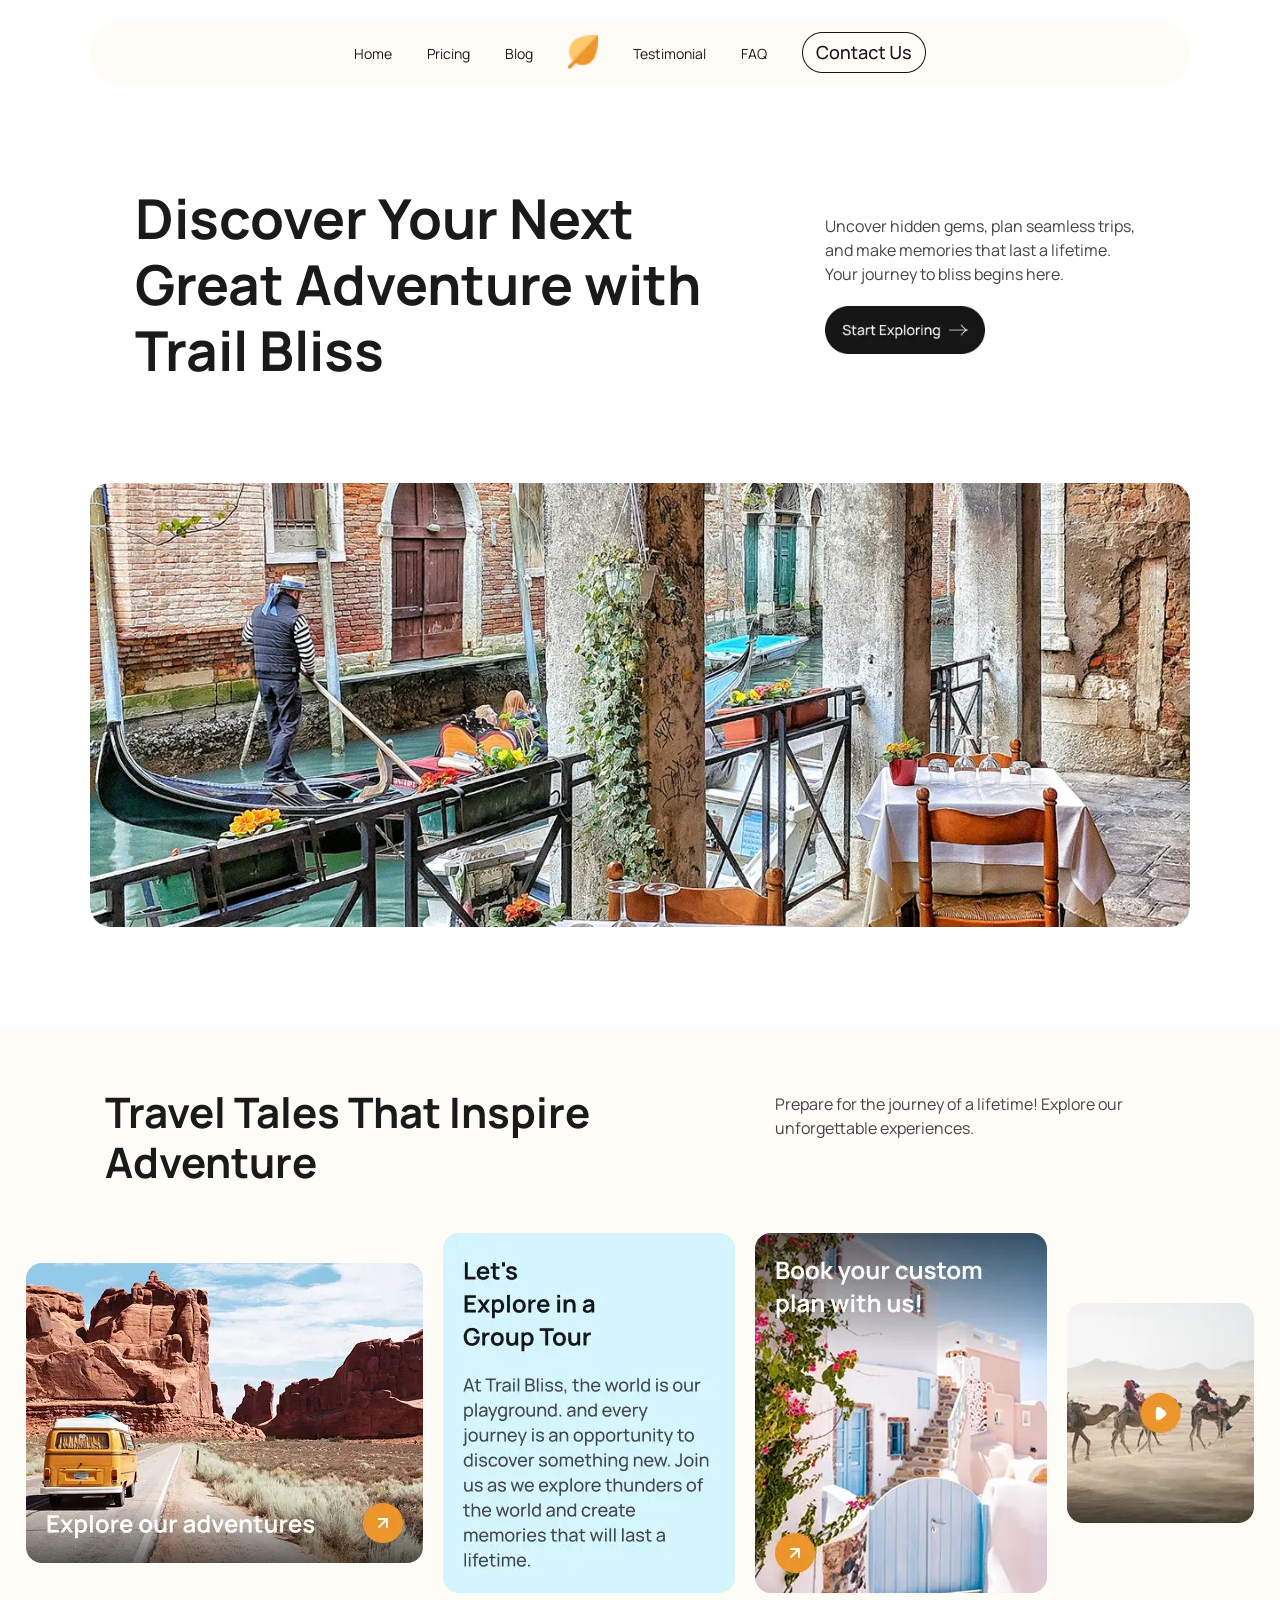
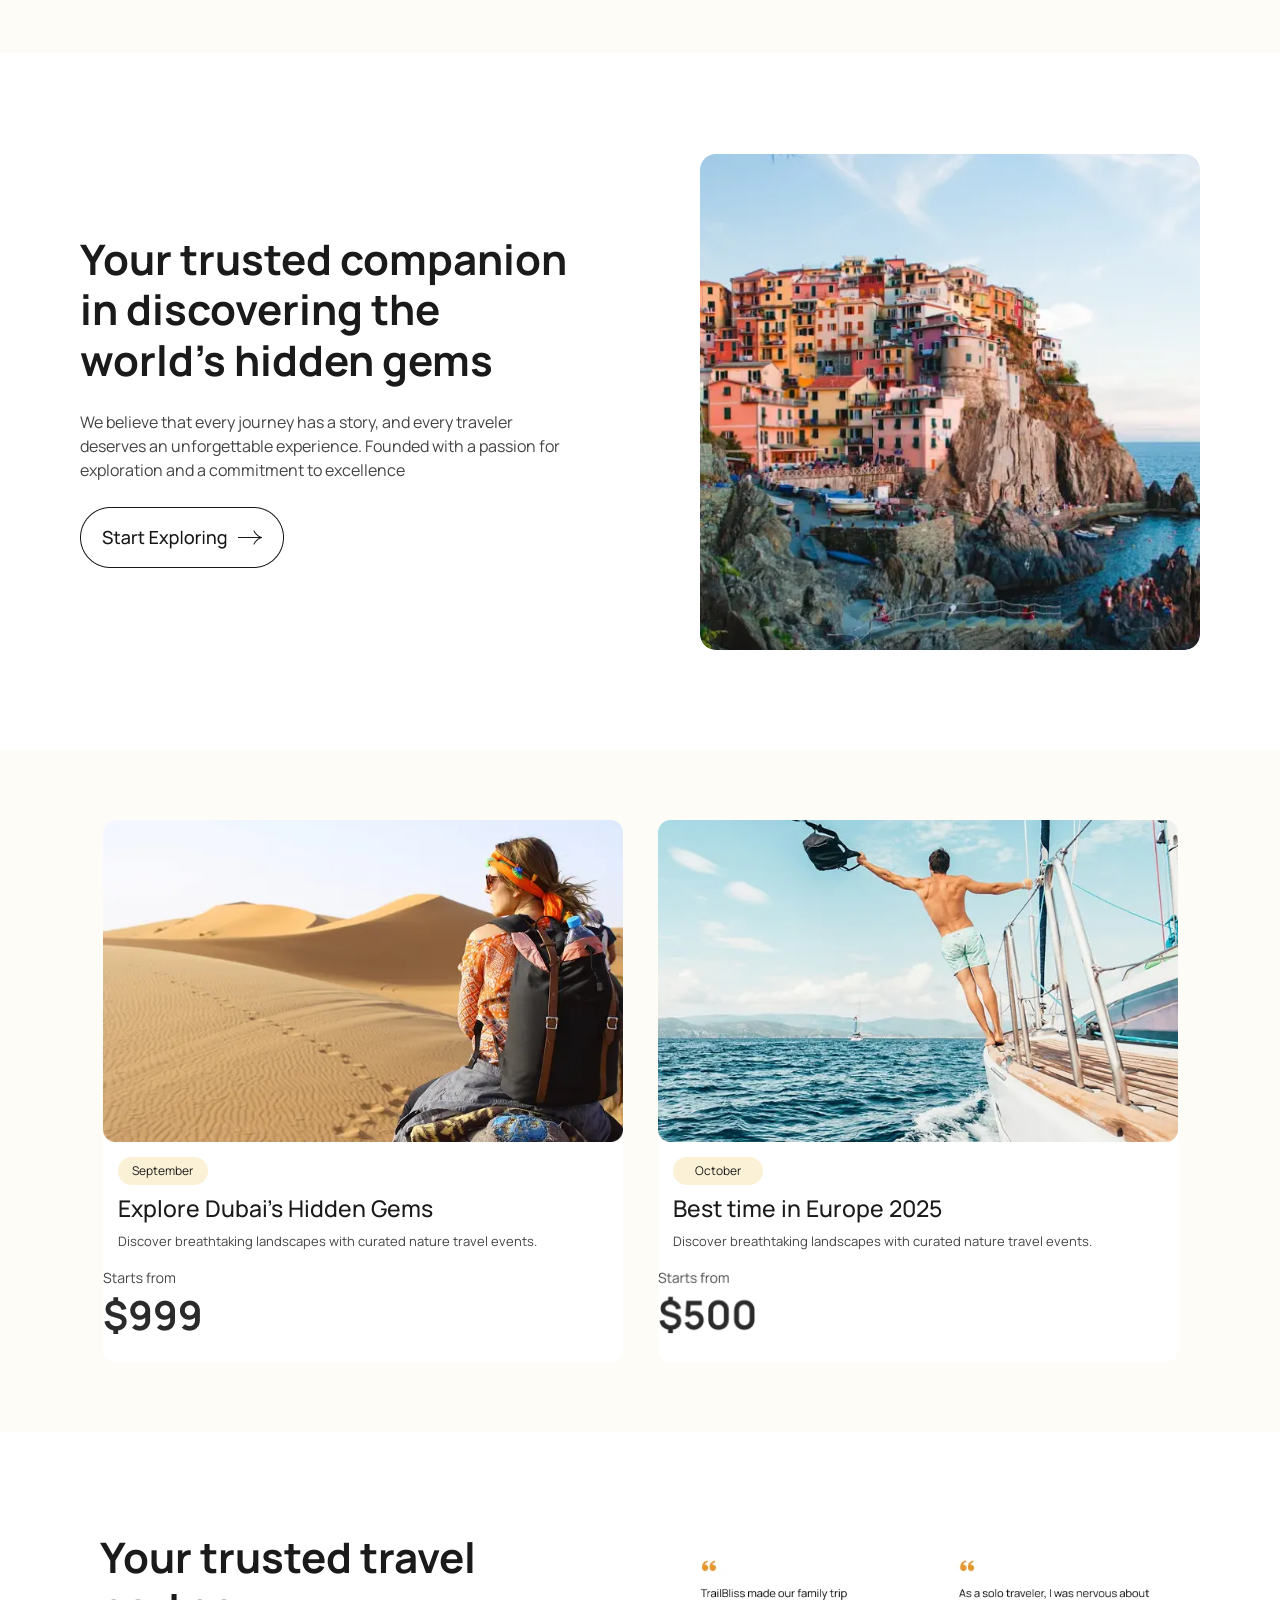
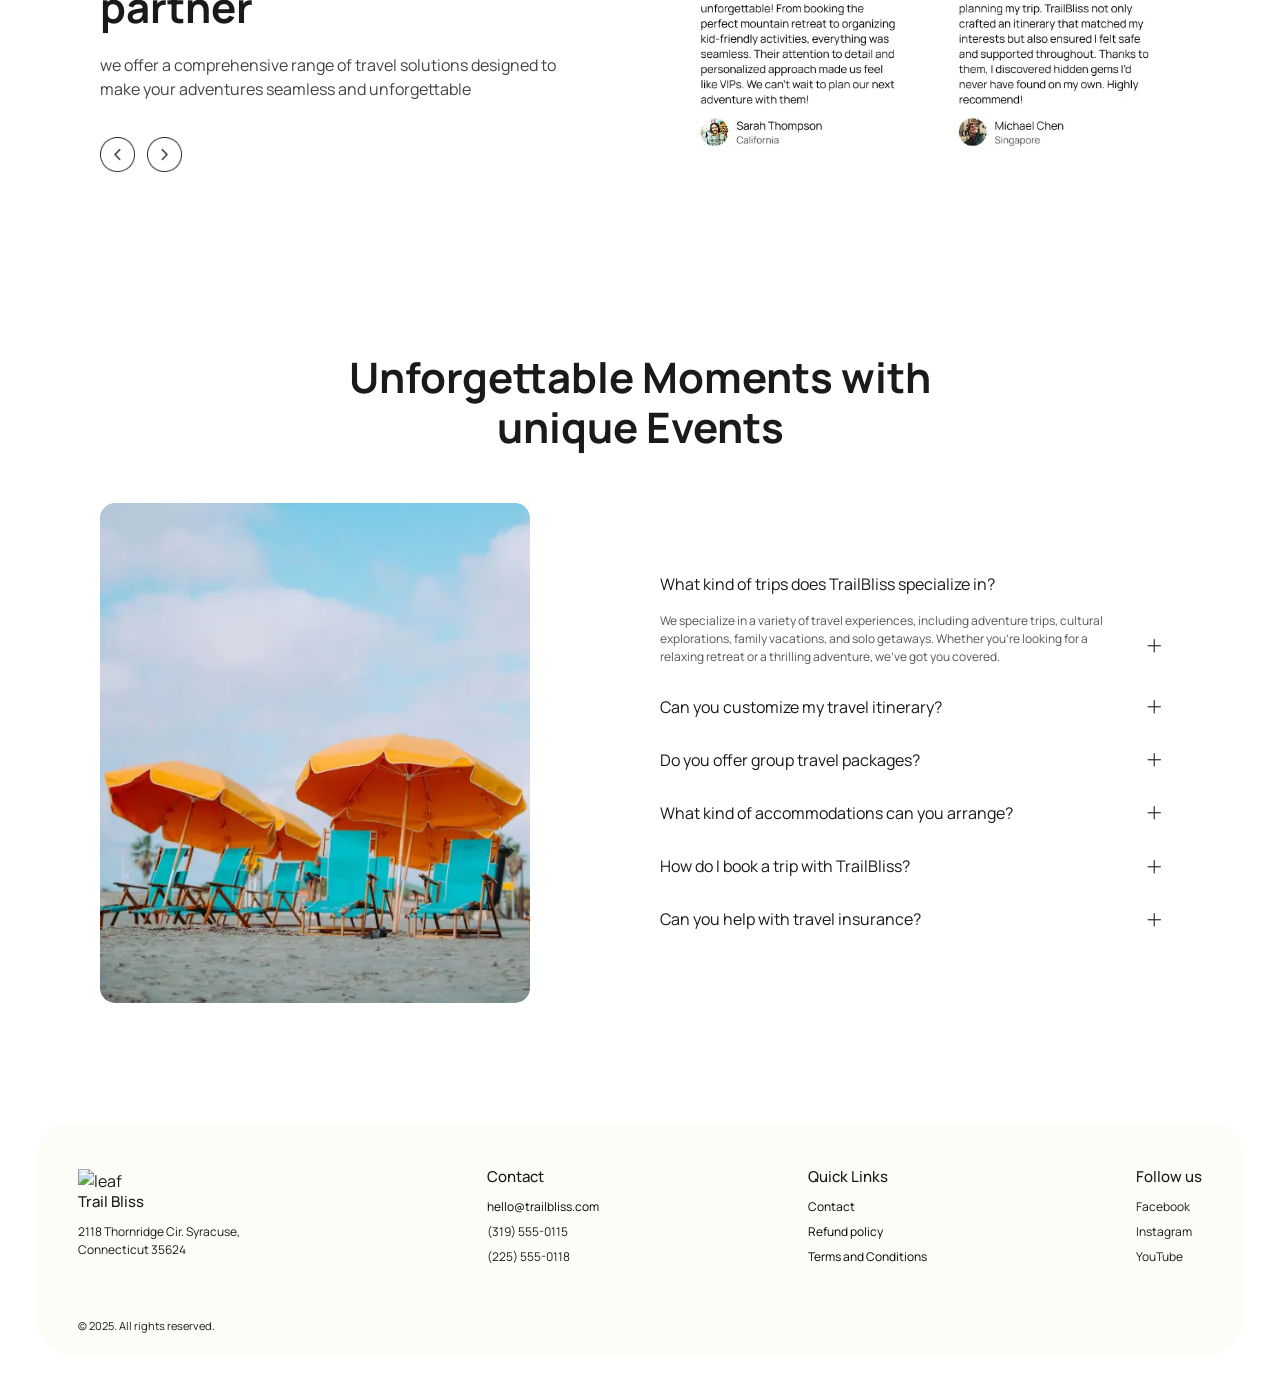
==== commit c3874e69: "kokos" ====
--- a/something.html
+++ b/something.html
@@ -20,17 +20,27 @@
 <body>
     <header class="header">
         <nav>
+            <div class="nav_mobile">
+                <img src="./Images/Leaf.webp" width="30px" height="35px">
+
+                <div class="burger">
+                    <i class="bi bi-list"></i>
+                </div>
+            </div>
+
             <ul class="ul">
-                <li> <a>Home</a> </li>
-                <li> <a>Pricing</a> </li>
-                <li> <a>Blog</a> </li>
-                <img src="./Images/Leaf.webp" width="30px" height="35px">
-                <li> <a>Testimonial</a> </li>
-                <li> <a>FAQ</a> </li>
-                <img src="./Images/Button (1).webp" width="124px" height="41px">
+                <li><a>Home</a></li>
+                <li><a>Pricing</a></li>
+                <li><a>Blog</a></li>
+
+                <img class="nav_logo" src="./Images/Leaf.webp" width="30px" height="35px">
+
+                <li><a>Testimonial</a></li>
+                <li><a>FAQ</a></li>
+
+                <img class="nav_button" src="./Images/Button (1).webp" width="124px" height="41px">
             </ul>
         </nav>
-
         <section class="hero">
             <h1>Discover Your Next Great Adventure with Trail Bliss</h1>
 
@@ -191,19 +201,9 @@
                     <p>YouTube</p>
                 </div>
 
-                <div class="footer-right">
-                    <h3>We are available all the time. Contact us today!</h3>
-                    <img src="./images/up-right.webp" alt="up-right">
-                </div>
             </div>
             <div class="footer-bottom">
                 <p>© 2025. All rights reserved.</p>
-
-                <div class="icons">
-
-                    <img src="./images/Social icons.webp" alt="icons">
-                </div>
-            </div>
 
         </footer>
         </div>
--- a/style.css
+++ b/style.css
@@ -377,6 +377,14 @@
         padding: 12px 25px;
     }
 
+    .nav_mobile {
+        display: none;
+    }
+
+    .burger {
+        display: none;
+    }
+
     .ul a {
         font-size: 14px;
     }
@@ -384,8 +392,8 @@
     .hero {
         flex-direction: row;
         gap: 90px;
-        margin-top: 70px;
-        margin-bottom: 40px;
+        margin-top: 100px;
+        margin-bottom: 100px;
     }
 
     .hero h1 {
@@ -544,4 +552,409 @@
         align-items: center;
         margin-top: 45px;
     }
+}
+
+@media (min-width: 320px) and (max-width: 768px) {
+
+    header {
+        margin-top: 12px;
+    }
+
+    nav {
+        width: auto;
+        margin: 0 18px;
+        display: flex;
+        flex-direction: column;
+        align-items: center;
+    }
+
+    .nav_mobile {
+        width: 100%;
+        display: flex;
+        justify-content: space-between;
+        align-items: center;
+        background-color: #FEFCF7;
+        border-radius: 30px;
+        padding: 8px 14px;
+        box-sizing: border-box;
+    }
+
+    .nav_mobile img {
+        width: 30px;
+        height: auto;
+    }
+
+    .burger {
+        width: 36px;
+        height: 36px;
+        display: flex;
+        justify-content: center;
+        align-items: center;
+        cursor: pointer;
+    }
+
+    .burger i {
+        font-size: 26px;
+    }
+
+    .ul {
+        display: none;
+        width: 100%;
+        flex-direction: column;
+        justify-content: center;
+        align-items: center;
+        gap: 15px;
+        background-color: #FEFCF7;
+        border-radius: 25px;
+        padding: 20px 0;
+        margin: 8px 0 0;
+        box-sizing: border-box;
+    }
+
+    .ul.active {
+        display: flex;
+    }
+
+    .ul a {
+        font-size: 14px;
+    }
+
+    .nav_logo {
+        display: none;
+    }
+
+    .nav_button {
+        width: 110px;
+        height: auto;
+    }
+
+
+    .hero {
+        width: auto;
+        flex-direction: column;
+        align-items: center;
+        gap: 20px;
+        margin: 40px 18px 30px;
+    }
+
+    .hero h1 {
+        width: 100%;
+        max-width: 520px;
+        font-size: 34px;
+        line-height: 1.15;
+        text-align: center;
+        margin: 0;
+    }
+
+    .div_hero {
+        width: 100%;
+        align-items: center;
+        gap: 15px;
+    }
+
+    .hero_p {
+        width: 100%;
+        max-width: 480px;
+        font-size: 14px;
+        line-height: 1.6;
+        text-align: center;
+    }
+
+    .img_1 {
+        width: 135px;
+        height: auto;
+    }
+
+
+    .Boat {
+        width: calc(100% - 36px);
+        max-width: 650px;
+        height: auto;
+        margin: 0 auto 50px;
+        border-radius: 15px;
+    }
+
+
+    .div_main_1 {
+        padding: 45px 18px;
+        box-sizing: border-box;
+    }
+
+    .main_first {
+        flex-direction: column;
+        align-items: center;
+        gap: 18px;
+    }
+
+    .main_h2_1 {
+        width: 100%;
+        max-width: 520px;
+        font-size: 29px;
+        line-height: 1.2;
+        text-align: center;
+    }
+
+    .main_p_1 {
+        width: 100%;
+        max-width: 480px;
+        font-size: 14px;
+        line-height: 1.6;
+        text-align: center;
+        margin: 0;
+    }
+
+    .main_cards {
+        width: 100%;
+        flex-direction: column;
+        align-items: center;
+        gap: 18px;
+        margin: 30px auto 0;
+    }
+
+    .main_cards img {
+        width: 100%;
+        max-width: 360px;
+        height: auto;
+        border-radius: 14px;
+    }
+
+
+    .div_main_2 {
+        flex-direction: column;
+        align-items: center;
+        gap: 30px;
+        padding: 50px 18px;
+        box-sizing: border-box;
+    }
+
+    .main_second {
+        width: 100%;
+        max-width: 500px;
+        text-align: center;
+    }
+
+    .main_h2_2 {
+        font-size: 29px;
+        line-height: 1.2;
+    }
+
+    .main_p_2 {
+        font-size: 14px;
+        line-height: 1.6;
+        margin: 18px 0;
+    }
+
+    .main_second img {
+        width: 150px;
+        height: auto;
+    }
+
+    .ocean {
+        width: 100%;
+        max-width: 420px;
+        height: auto;
+        border-radius: 15px;
+    }
+
+
+    .big_cards {
+        flex-direction: column;
+        align-items: center;
+        gap: 22px;
+        padding: 45px 18px;
+        box-sizing: border-box;
+    }
+
+    .big_card {
+        width: 100%;
+        max-width: 420px;
+        padding-bottom: 18px;
+        box-sizing: border-box;
+    }
+
+    .big_card > img:first-child {
+        width: 100%;
+        height: auto;
+        display: block;
+    }
+
+    .big_card > img:last-child {
+        width: 85px;
+        height: auto;
+        margin-left: 10px;
+    }
+
+    .September {
+        width: 85px;
+        margin: 12px 15px 8px;
+    }
+
+    .September_text {
+        font-size: 11px;
+    }
+
+    .bigcard_text_1 {
+        padding: 0 15px;
+    }
+
+    .bigcard_h2 {
+        font-size: 20px;
+        line-height: 1.3;
+    }
+
+    .bigcard_p {
+        font-size: 13px;
+        line-height: 1.5;
+    }
+
+
+    .main_5 {
+        flex-direction: column;
+        align-items: center;
+        gap: 30px;
+        padding: 50px 18px;
+        box-sizing: border-box;
+    }
+
+    .mini_main_5 {
+        width: 100%;
+        max-width: 500px;
+        align-items: center;
+    }
+
+    .main_h2_3 {
+        width: 100%;
+        font-size: 29px;
+        line-height: 1.2;
+        text-align: center;
+    }
+
+    .main_p_3 {
+        width: 100%;
+        font-size: 14px;
+        line-height: 1.6;
+        text-align: center;
+    }
+
+    .main_third_mini {
+        justify-content: center;
+        gap: 10px;
+        margin-top: 16px;
+    }
+
+    .main_third_mini img {
+        width: 30px;
+        height: 30px;
+    }
+
+    .main_5 > img {
+        width: 100%;
+        max-width: 430px;
+        height: auto;
+        border-radius: 15px;
+    }
+
+
+    .mission2 {
+        padding: 50px 18px;
+        box-sizing: border-box;
+    }
+
+    .mission2 h2 {
+        width: 100%;
+        max-width: 520px;
+        font-size: 29px;
+        line-height: 1.2;
+        margin: 0 auto 30px;
+    }
+
+    .main-container {
+        flex-direction: column;
+        align-items: center;
+        gap: 30px;
+    }
+
+    .main-container > img {
+        width: 100%;
+        max-width: 400px;
+        height: auto;
+        border-radius: 15px;
+    }
+
+    .items {
+        width: 100%;
+        max-width: 500px;
+    }
+
+    .items h3 {
+        width: 88%;
+        font-size: 14px;
+        line-height: 1.4;
+        padding: 14px 0;
+    }
+
+    .items p {
+        width: 88%;
+        font-size: 12px;
+        line-height: 1.6;
+        padding-bottom: 15px;
+    }
+
+    .items i {
+        width: 12%;
+        font-size: 17px;
+    }
+
+
+    footer {
+        width: auto;
+        margin: 30px 18px 15px;
+        padding: 30px 20px 20px;
+        border-radius: 25px;
+        box-sizing: border-box;
+    }
+
+    .footer-top {
+        flex-direction: column;
+        align-items: flex-start;
+        gap: 24px;
+    }
+
+    .footer-top h3 {
+        font-size: 15px;
+        margin: 0 0 10px;
+    }
+
+    .footer-top p {
+        font-size: 12px;
+        line-height: 1.5;
+    }
+
+    .footer-left {
+        width: 100%;
+    }
+
+    .footer-left img {
+        width: 22px;
+        height: auto;
+    }
+
+    .footer-right {
+        width: 100%;
+    }
+
+    .footer-bottom {
+        flex-direction: column;
+        align-items: flex-start;
+        gap: 15px;
+        margin-top: 28px;
+    }
+
+    .footer-bottom p {
+        font-size: 11px;
+    }
+
+    .icons img {
+        width: 115px;
+    }
 }
